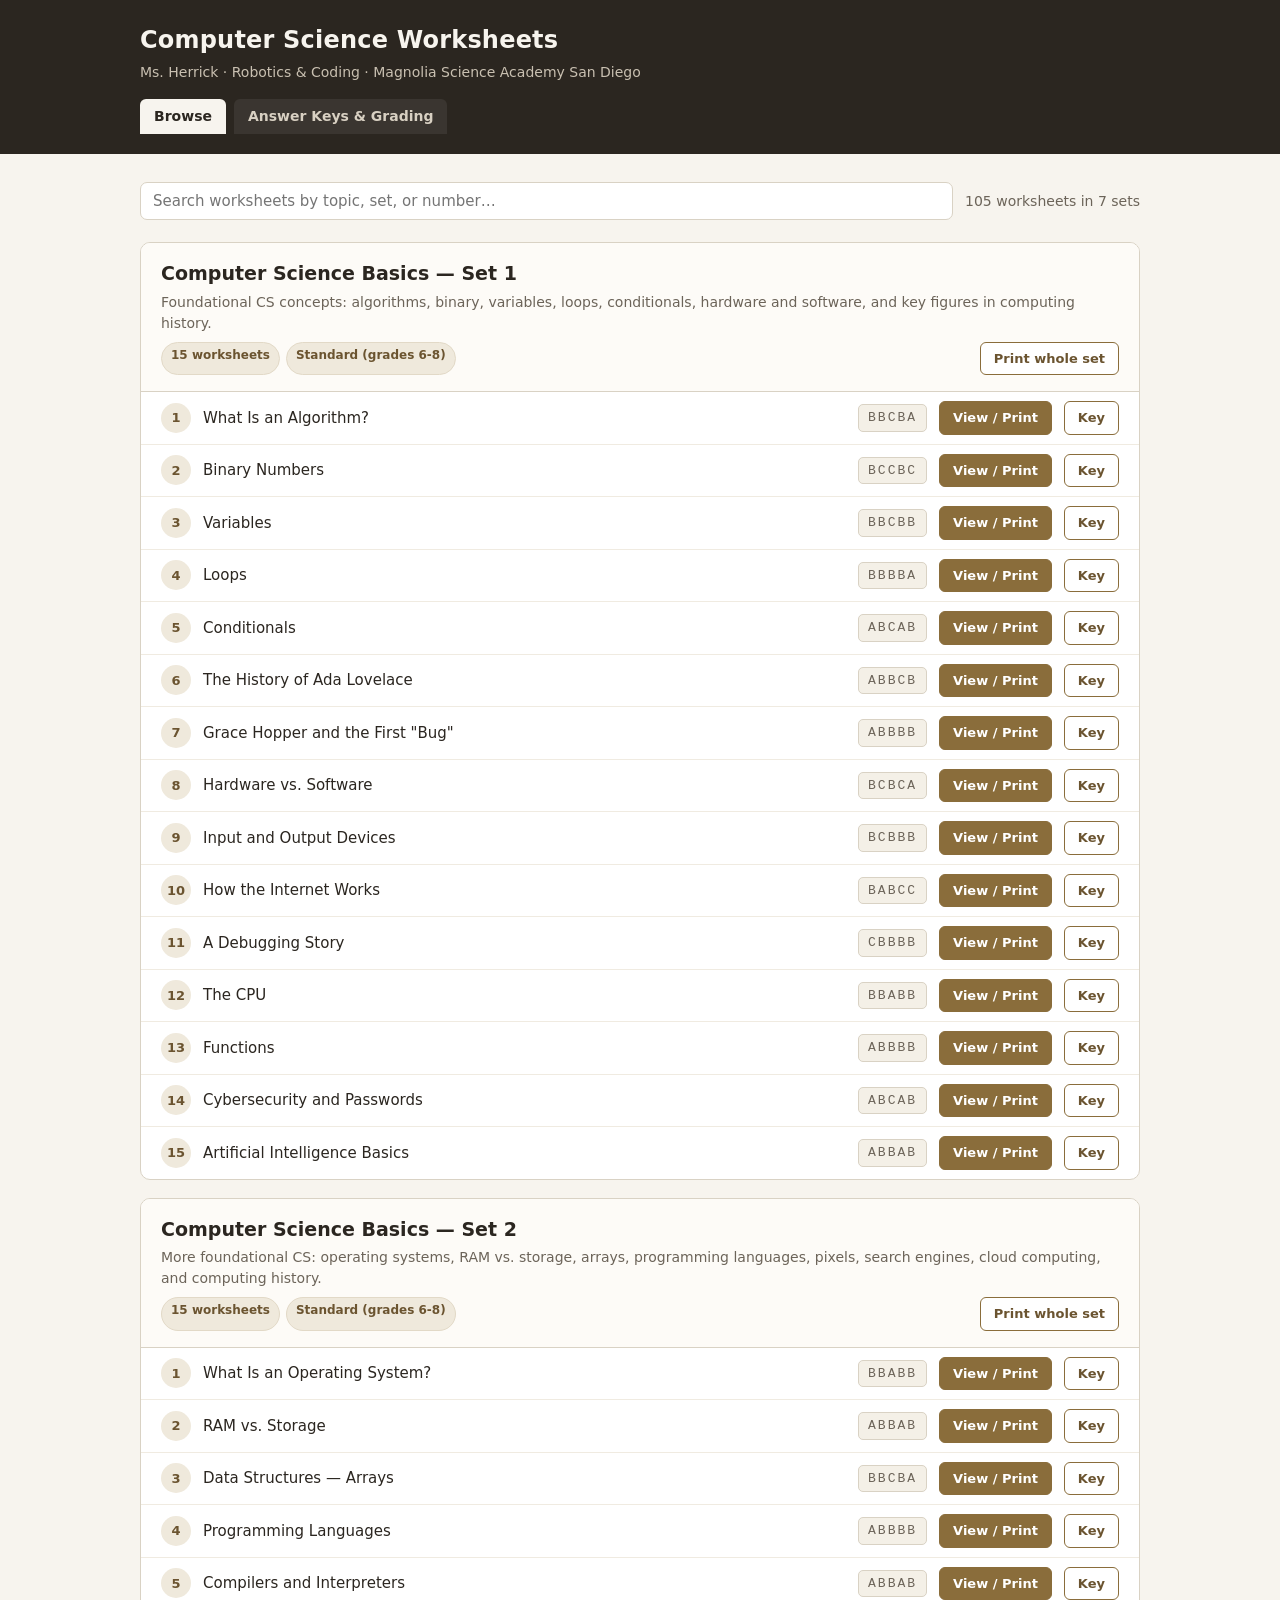
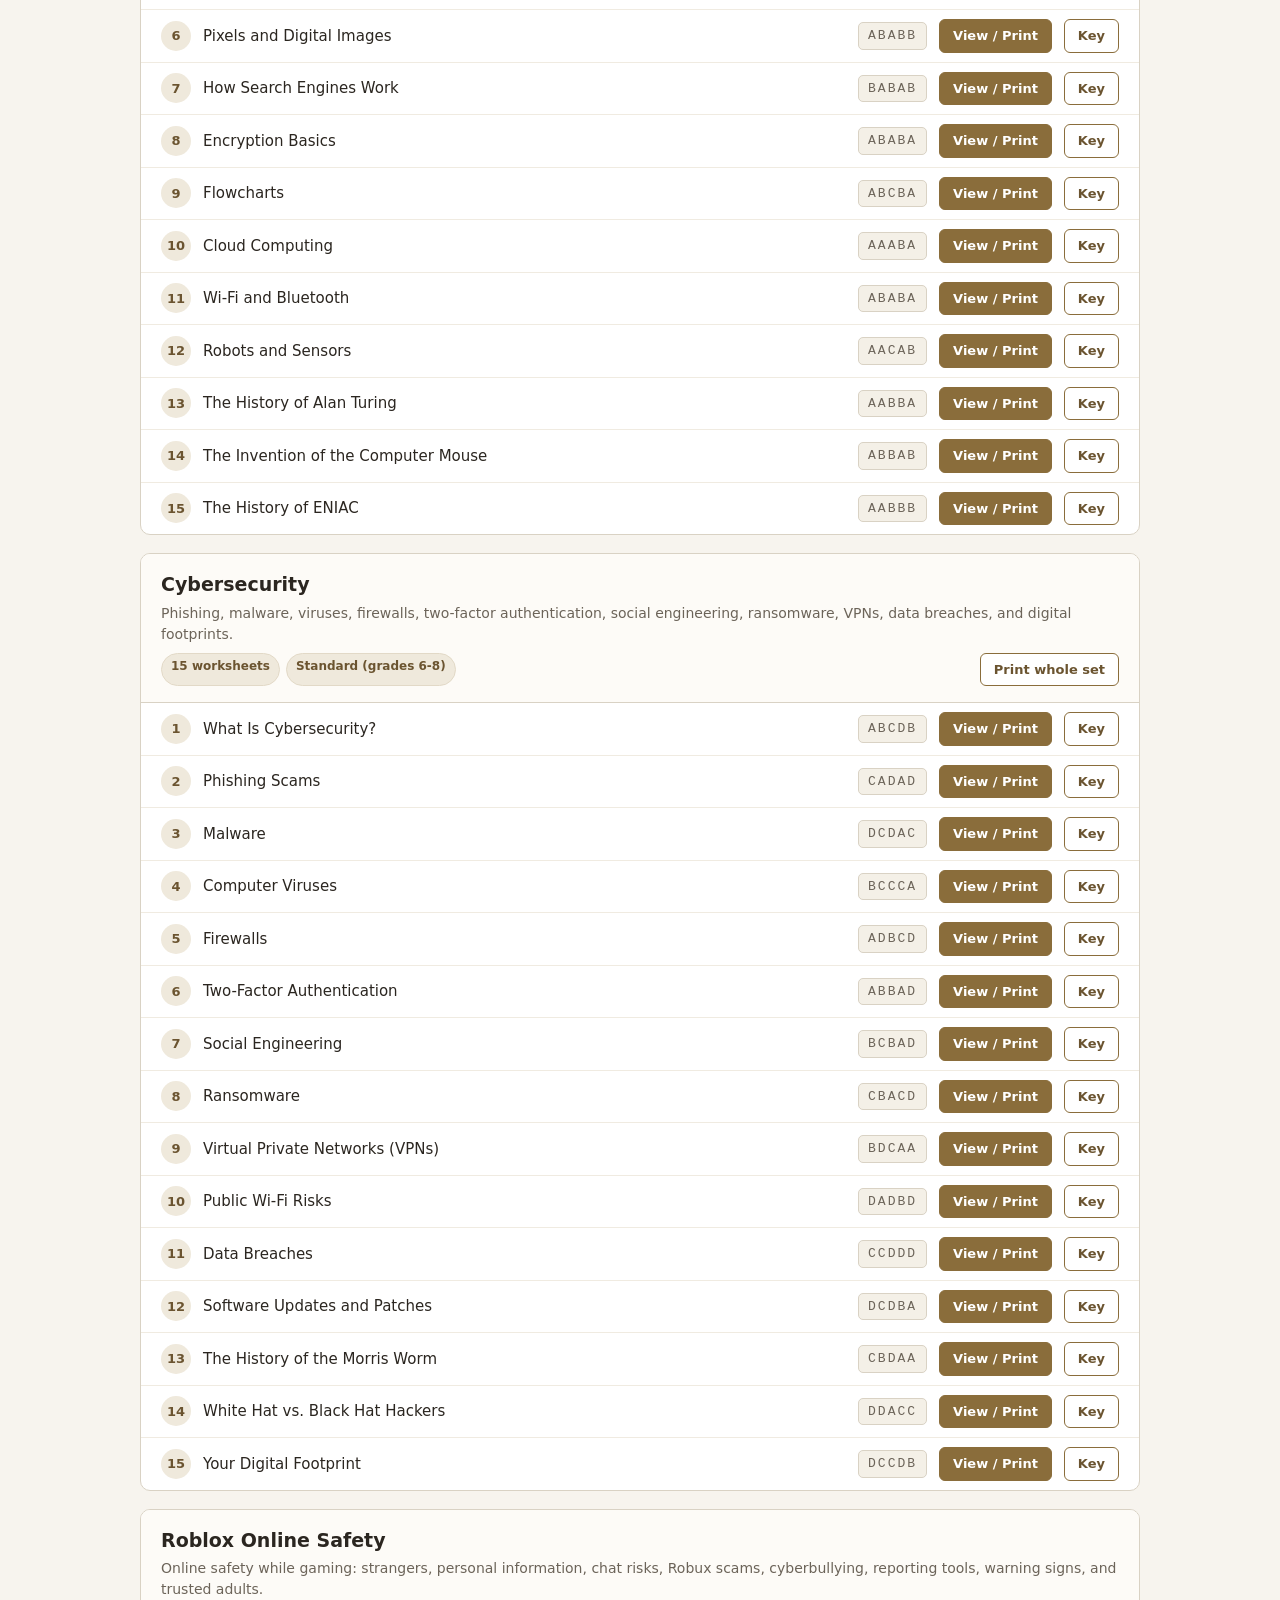
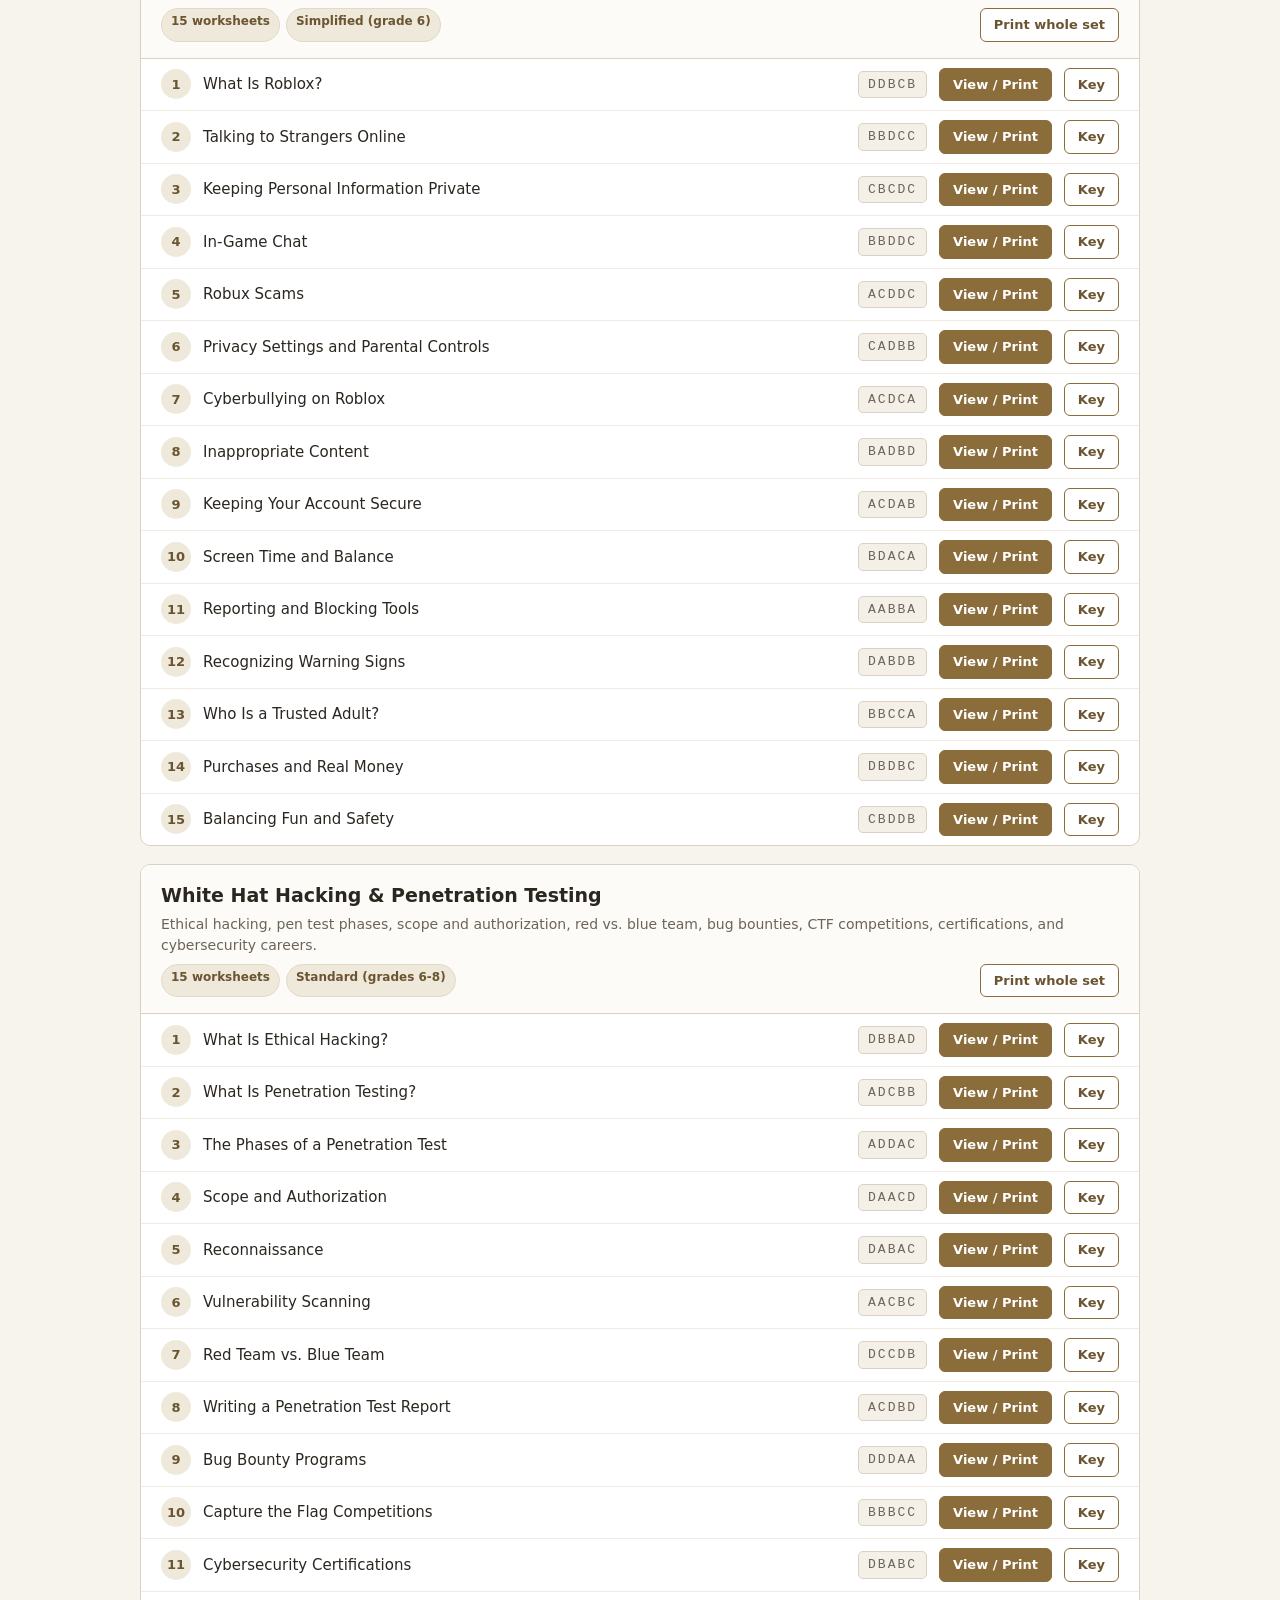
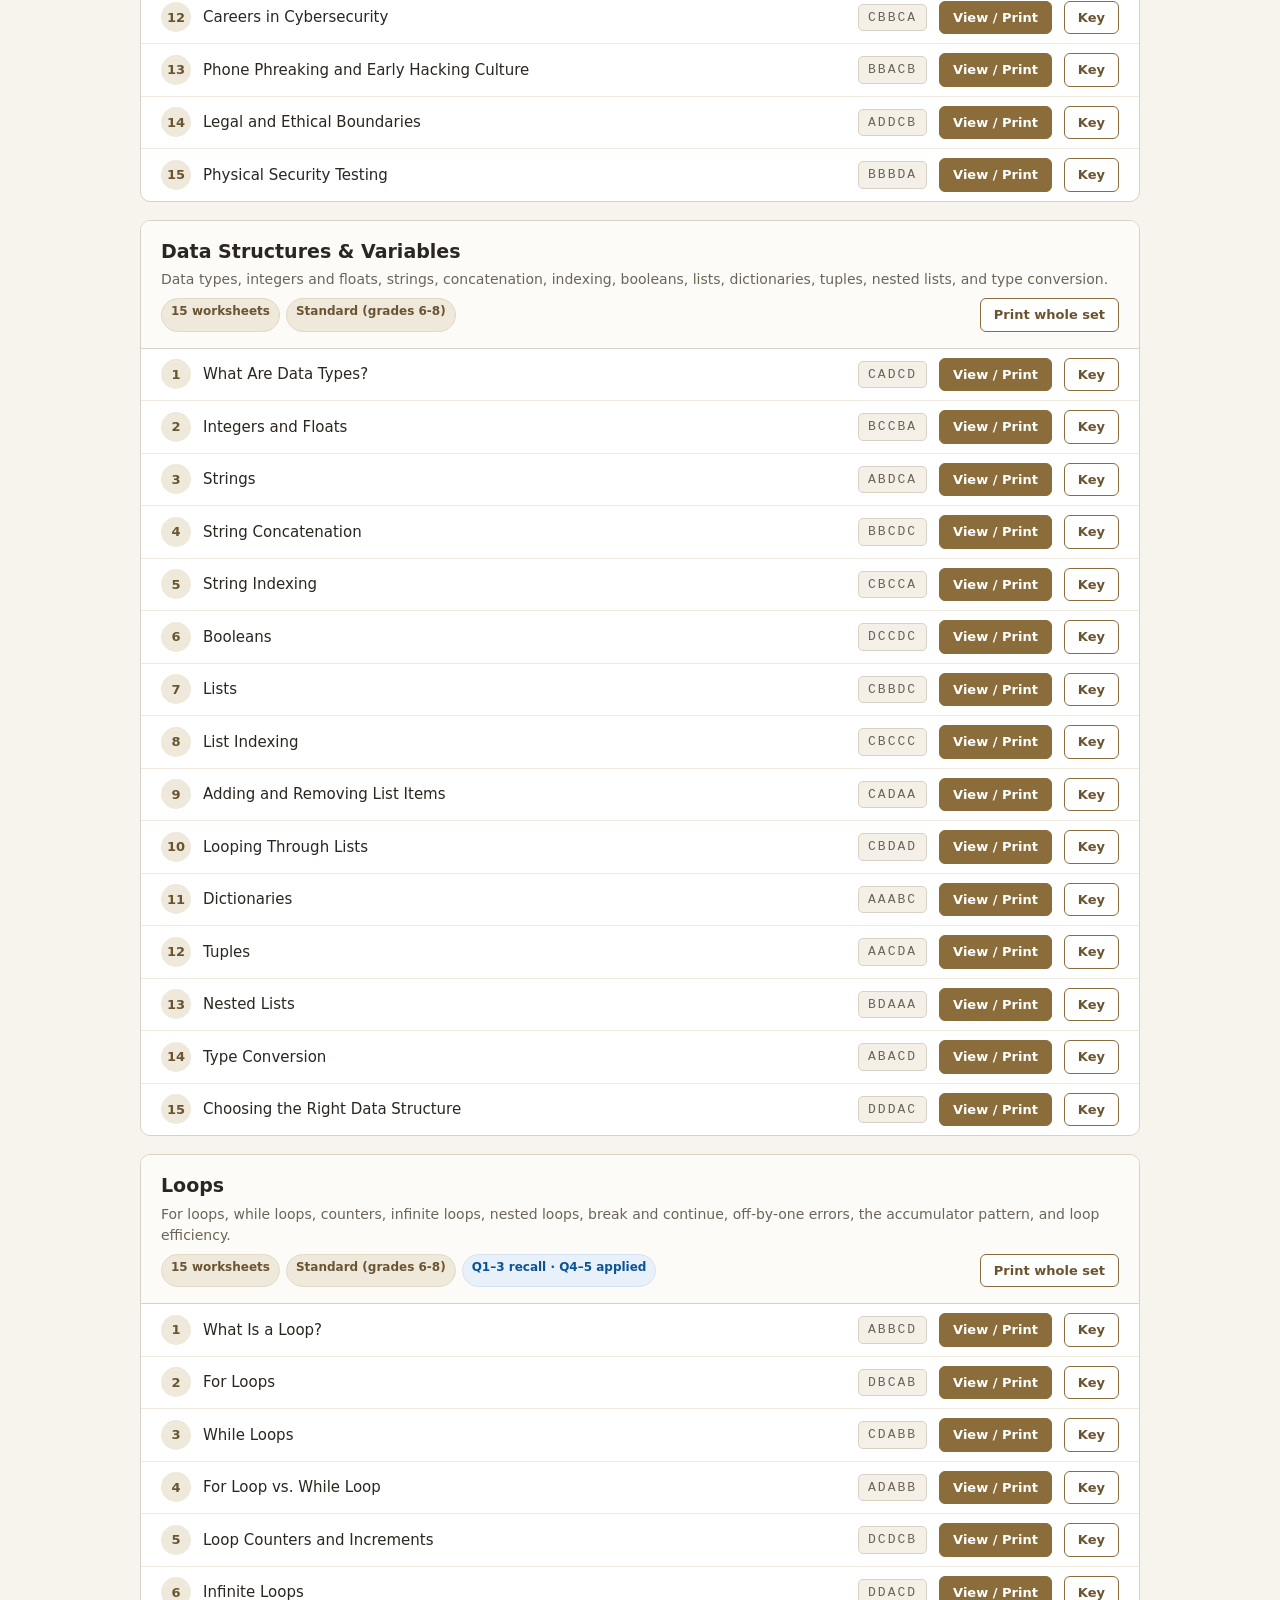
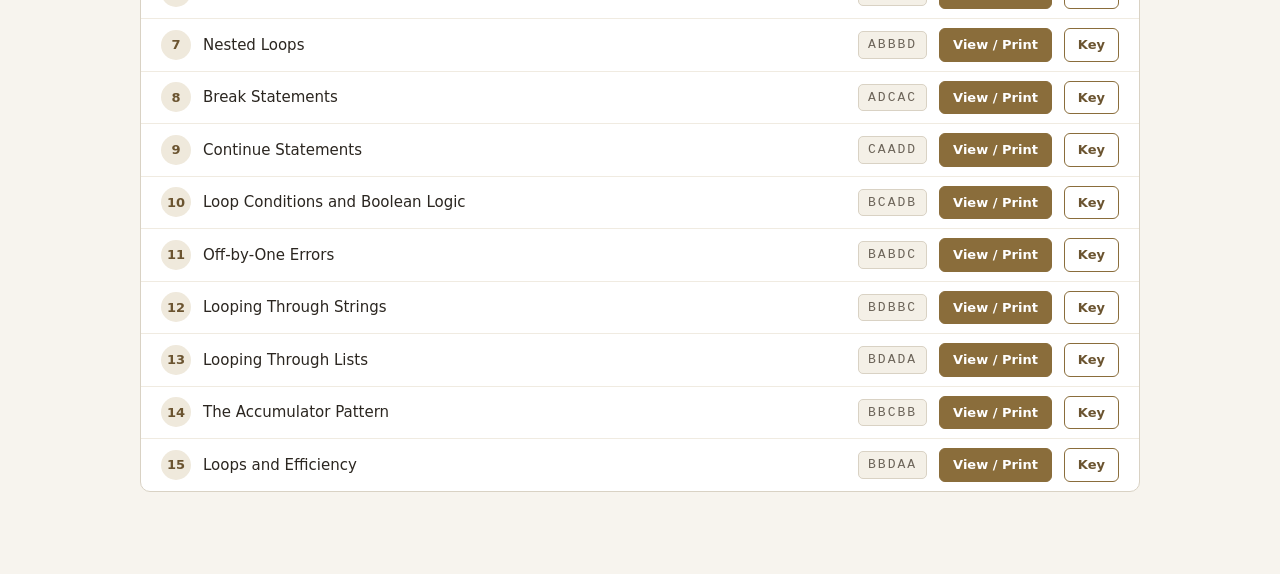
==== index.html @ 37aeaca3 "Initial version" ====
<!DOCTYPE html>
<html lang="en">
<head>
<meta charset="utf-8">
<meta name="viewport" content="width=device-width, initial-scale=1">
<title>CS Worksheets — Ms. Herrick</title>
<link rel="stylesheet" href="assets/site.css">
</head>
<body>

<header class="site">
  <div class="wrap">
    <h1>Computer Science Worksheets</h1>
    <p>Ms. Herrick &middot; Robotics &amp; Coding &middot; Magnolia Science Academy San Diego</p>
    <nav class="tabs">
      <a href="index.html" class="active">Browse</a>
      <a href="answers.html">Answer Keys &amp; Grading</a>
      <a href="https://github.com/" id="repo-link" hidden>Repo</a>
    </nav>
  </div>
</header>

<div class="wrap">

  <div class="toolbar">
    <input type="search" id="search" placeholder="Search worksheets by topic, set, or number&hellip;" autocomplete="off">
    <span class="count" id="count"></span>
  </div>

  <div id="sets"><div class="empty">Loading worksheets&hellip;</div></div>

</div>

<script src="assets/common.js"></script>
<script>
let MANIFEST = null;

function sheetRow(set, w) {
  return '' +
    '<li data-search="' + escapeHTML((w.topic + ' ' + set.title + ' ' + w.number).toLowerCase()) + '">' +
      '<span class="num">' + w.number + '</span>' +
      '<span class="topic">' + escapeHTML(w.topic) + '</span>' +
      '<span class="keychip" title="Answer key">' + escapeHTML(w.answerKey) + '</span>' +
      '<a class="btn solid" href="worksheet.html?id=' + encodeURIComponent(w.id) + '">View / Print</a>' +
      '<a class="btn" href="answers.html?id=' + encodeURIComponent(w.id) + '">Key</a>' +
    '</li>';
}

function setCard(set) {
  const badges =
    '<span class="badge">' + set.count + ' worksheets</span>' +
    '<span class="badge">' + escapeHTML(set.readingLevel) + '</span>' +
    (set.tiered ? '<span class="badge tiered">Q1&ndash;3 recall &middot; Q4&ndash;5 applied</span>' : '');

  return '' +
    '<section class="set" data-set="' + set.id + '">' +
      '<div class="set-head">' +
        '<h2>' + escapeHTML(set.title) + '</h2>' +
        '<p>' + escapeHTML(set.description) + '</p>' +
        '<div class="badges">' + badges +
          '<a class="btn" style="margin-left:auto" href="worksheet.html?set=' + encodeURIComponent(set.id) + '">Print whole set</a>' +
        '</div>' +
      '</div>' +
      '<ul class="sheets">' + set.worksheets.map(function (w) { return sheetRow(set, w); }).join('') + '</ul>' +
    '</section>';
}

function render() {
  document.getElementById('sets').innerHTML = MANIFEST.sets.map(setCard).join('');
  document.getElementById('count').textContent =
    MANIFEST.totalWorksheets + ' worksheets in ' + MANIFEST.totalSets + ' sets';
}

function filter(term) {
  term = term.trim().toLowerCase();
  let visible = 0;
  document.querySelectorAll('section.set').forEach(function (sec) {
    let shown = 0;
    sec.querySelectorAll('ul.sheets li').forEach(function (li) {
      const hit = !term || li.dataset.search.indexOf(term) !== -1;
      li.hidden = !hit;
      if (hit) shown++;
    });
    sec.hidden = shown === 0;
    visible += shown;
  });
  document.getElementById('count').textContent = term
    ? visible + ' matching worksheet' + (visible === 1 ? '' : 's')
    : MANIFEST.totalWorksheets + ' worksheets in ' + MANIFEST.totalSets + ' sets';
}

document.getElementById('search').addEventListener('input', function (e) {
  filter(e.target.value);
});

loadManifest().then(function (m) {
  MANIFEST = m;
  render();
}).catch(function (err) {
  showLoadError(document.getElementById('sets'), err);
});
</script>

</body>
</html>
---- assets/site.css ----
:root {
  --ink: #2b2620;
  --cream: #f7f4ee;
  --paper: #ffffff;
  --accent: #8a6d3b;
  --accent-dark: #6b5430;
  --rule: #d9d2c4;
  --muted: #6c6459;
  --ok: #1c7a43;
  --ok-bg: #e6f4ea;
  --bad: #b00020;
  --bad-bg: #fdeaec;
  --blue: #0b5394;
}

* { box-sizing: border-box; }

body {
  margin: 0;
  background: var(--cream);
  color: var(--ink);
  font-family: Calibri, "Segoe UI", system-ui, -apple-system, sans-serif;
  font-size: 16px;
  line-height: 1.5;
}

a { color: var(--accent-dark); }

.wrap {
  max-width: 1040px;
  margin: 0 auto;
  padding: 0 20px 64px;
}

/* ---------- header ---------- */

header.site {
  background: var(--ink);
  color: var(--cream);
  padding: 22px 0 20px;
  margin-bottom: 28px;
}

header.site .wrap { padding-bottom: 0; }

header.site h1 {
  margin: 0 0 4px;
  font-size: 24px;
  font-weight: 700;
  letter-spacing: 0.2px;
}

header.site p {
  margin: 0;
  color: #c9c0b1;
  font-size: 14px;
}

nav.tabs {
  margin-top: 16px;
  display: flex;
  gap: 8px;
  flex-wrap: wrap;
}

nav.tabs a {
  color: #d8d0c2;
  text-decoration: none;
  padding: 7px 14px;
  border-radius: 6px 6px 0 0;
  font-size: 14px;
  font-weight: 600;
  background: rgba(255, 255, 255, 0.07);
}

nav.tabs a:hover { background: rgba(255, 255, 255, 0.15); color: #fff; }
nav.tabs a.active { background: var(--cream); color: var(--ink); }

/* ---------- controls ---------- */

.toolbar {
  display: flex;
  gap: 12px;
  flex-wrap: wrap;
  align-items: center;
  margin-bottom: 22px;
}

input[type="search"], input[type="text"], select {
  font-family: inherit;
  font-size: 15px;
  padding: 9px 12px;
  border: 1px solid var(--rule);
  border-radius: 7px;
  background: var(--paper);
  color: var(--ink);
}

input[type="search"] { flex: 1; min-width: 240px; }
select { min-width: 260px; }

input:focus, select:focus {
  outline: 2px solid var(--accent);
  outline-offset: 1px;
}

.count { color: var(--muted); font-size: 14px; }

/* ---------- set cards ---------- */

.set {
  background: var(--paper);
  border: 1px solid var(--rule);
  border-radius: 10px;
  margin-bottom: 18px;
  overflow: hidden;
}

.set-head {
  padding: 16px 20px;
  border-bottom: 1px solid var(--rule);
  background: #fdfbf7;
}

.set-head h2 {
  margin: 0 0 4px;
  font-size: 19px;
  color: var(--ink);
}

.set-head p { margin: 0; color: var(--muted); font-size: 14px; }

.badges { margin-top: 8px; display: flex; gap: 6px; flex-wrap: wrap; }

.badge {
  font-size: 12px;
  font-weight: 600;
  padding: 3px 9px;
  border-radius: 999px;
  background: #efe9dc;
  color: var(--accent-dark);
  border: 1px solid #e2d9c7;
}

.badge.tiered { background: #e8f0f9; color: var(--blue); border-color: #d3e2f2; }

ul.sheets { list-style: none; margin: 0; padding: 0; }

ul.sheets li {
  display: flex;
  align-items: center;
  gap: 12px;
  padding: 9px 20px;
  border-bottom: 1px solid #f0ebe1;
}

ul.sheets li:last-child { border-bottom: none; }
ul.sheets li:hover { background: #fbf8f2; }

.num {
  flex: none;
  width: 30px;
  height: 30px;
  border-radius: 50%;
  background: #efe9dc;
  color: var(--accent-dark);
  font-size: 13px;
  font-weight: 700;
  display: grid;
  place-items: center;
}

.topic { flex: 1; font-size: 15px; }

.keychip {
  font-family: "DM Mono", "Courier New", monospace;
  font-size: 13px;
  letter-spacing: 2px;
  color: var(--muted);
  background: #f4f0e7;
  padding: 3px 9px;
  border-radius: 5px;
  border: 1px solid var(--rule);
}

.btn {
  flex: none;
  display: inline-block;
  font-size: 13px;
  font-weight: 600;
  text-decoration: none;
  padding: 6px 13px;
  border-radius: 6px;
  border: 1px solid var(--accent);
  color: var(--accent-dark);
  background: var(--paper);
  cursor: pointer;
  font-family: inherit;
}

.btn:hover { background: var(--accent); color: #fff; }

.btn.solid { background: var(--accent); color: #fff; }
.btn.solid:hover { background: var(--accent-dark); }

/* ---------- answer key page ---------- */

.panel {
  background: var(--paper);
  border: 1px solid var(--rule);
  border-radius: 10px;
  padding: 20px 22px;
  margin-bottom: 20px;
}

.panel h2 { margin: 0 0 14px; font-size: 18px; }
.panel h3 { margin: 22px 0 10px; font-size: 15px; color: var(--muted); text-transform: uppercase; letter-spacing: 0.6px; }

.keyrow {
  display: flex;
  gap: 10px;
  align-items: flex-start;
  padding: 9px 0;
  border-bottom: 1px solid #f0ebe1;
}

.keyrow:last-child { border-bottom: none; }

.keyrow .qn { flex: none; width: 24px; font-weight: 700; color: var(--muted); }

.keyrow .letter {
  flex: none;
  width: 26px;
  height: 26px;
  border-radius: 5px;
  background: var(--ok-bg);
  color: var(--ok);
  font-weight: 700;
  display: grid;
  place-items: center;
  font-size: 14px;
}

.keyrow .atext { flex: 1; font-size: 14.5px; }

/* grade checker */

.checker-input {
  font-family: "DM Mono", "Courier New", monospace;
  font-size: 26px;
  letter-spacing: 10px;
  text-transform: uppercase;
  text-align: center;
  padding: 14px;
  width: 100%;
  max-width: 340px;
}

.big-score {
  font-size: 34px;
  font-weight: 700;
  margin: 6px 0 2px;
}

.big-score.pass { color: var(--ok); }
.big-score.fail { color: var(--bad); }

.pct { color: var(--muted); font-size: 15px; margin-bottom: 14px; }

.marks { display: flex; gap: 8px; flex-wrap: wrap; margin: 14px 0 4px; }

.mark {
  width: 46px;
  height: 46px;
  border-radius: 8px;
  display: grid;
  place-items: center;
  font-weight: 700;
  font-size: 18px;
  border: 2px solid transparent;
}

.mark.right { background: var(--ok-bg); color: var(--ok); border-color: #bfe3cc; }
.mark.wrong { background: var(--bad-bg); color: var(--bad); border-color: #f3c9cf; }
.mark.blank { background: #f2eee6; color: #b3aa9b; border-color: var(--rule); }

.result-list { margin-top: 16px; }

.result-row {
  display: flex;
  gap: 10px;
  align-items: flex-start;
  padding: 10px 0;
  border-bottom: 1px solid #f0ebe1;
  font-size: 14.5px;
}

.result-row:last-child { border-bottom: none; }

.tag {
  flex: none;
  font-size: 12px;
  font-weight: 700;
  padding: 2px 8px;
  border-radius: 4px;
  margin-top: 1px;
}

.tag.right { background: var(--ok-bg); color: var(--ok); }
.tag.wrong { background: var(--bad-bg); color: var(--bad); }

.hint { color: var(--muted); font-size: 13.5px; margin-top: 8px; }

.empty { color: var(--muted); padding: 30px 0; text-align: center; }

.error {
  background: var(--bad-bg);
  border: 1px solid #f3c9cf;
  color: var(--bad);
  padding: 14px 16px;
  border-radius: 8px;
  font-size: 14.5px;
}

code {
  font-family: "DM Mono", "Courier New", monospace;
  background: #f4f0e7;
  padding: 1px 5px;
  border-radius: 4px;
  font-size: 0.92em;
}

@media (max-width: 620px) {
  ul.sheets li { flex-wrap: wrap; }
  .topic { flex-basis: 100%; order: 2; }
}
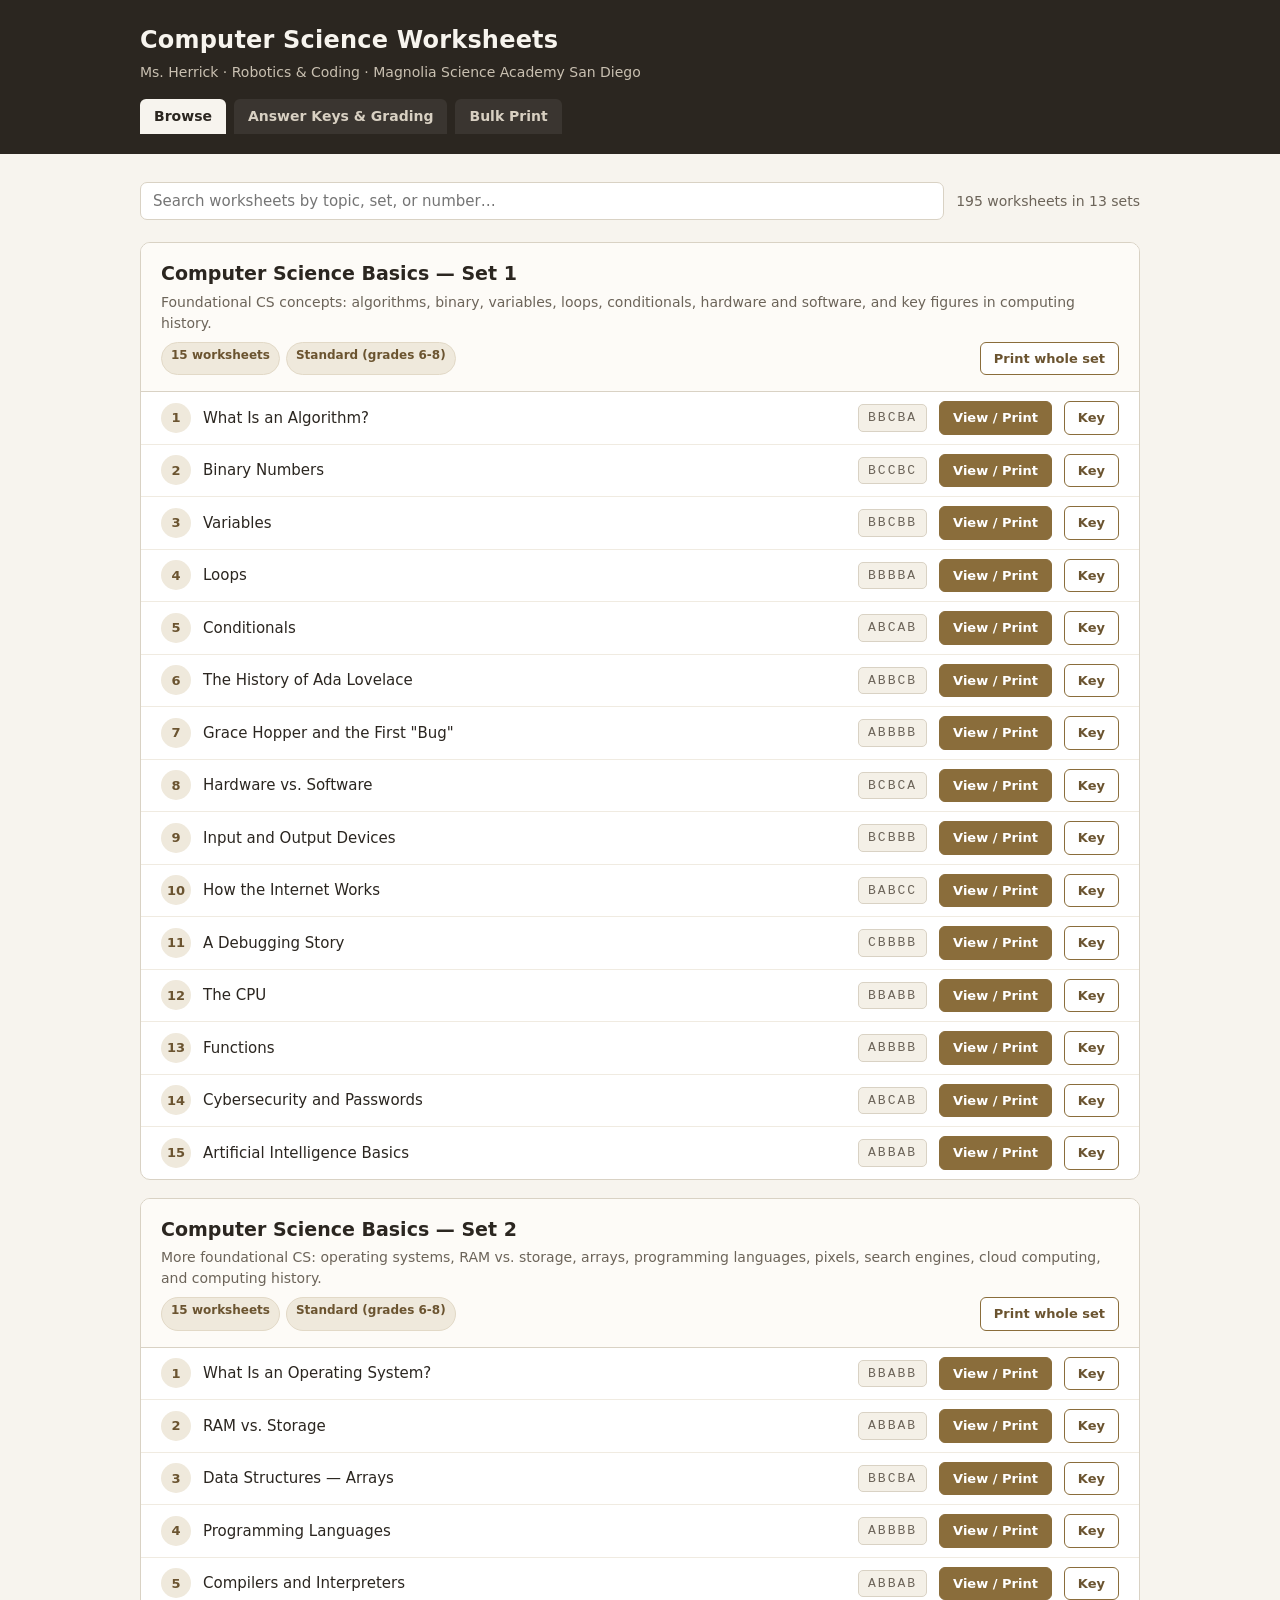
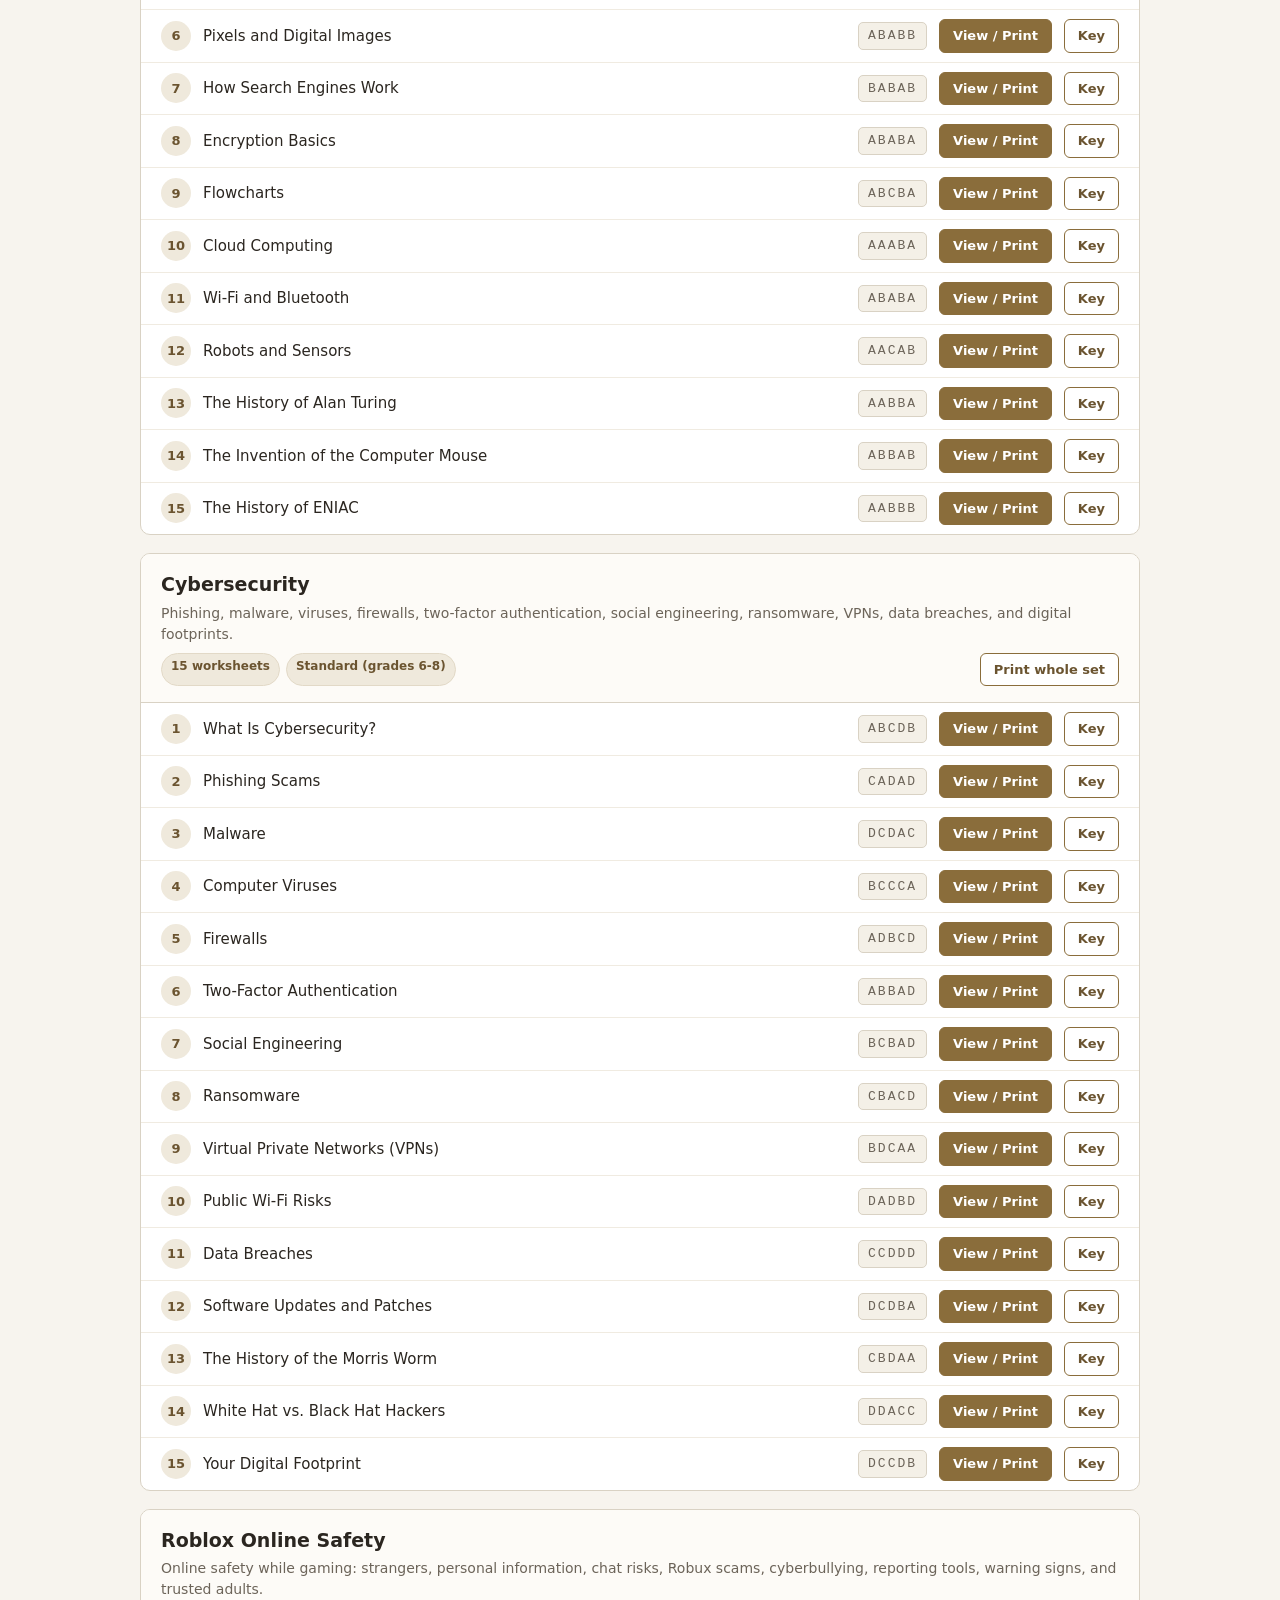
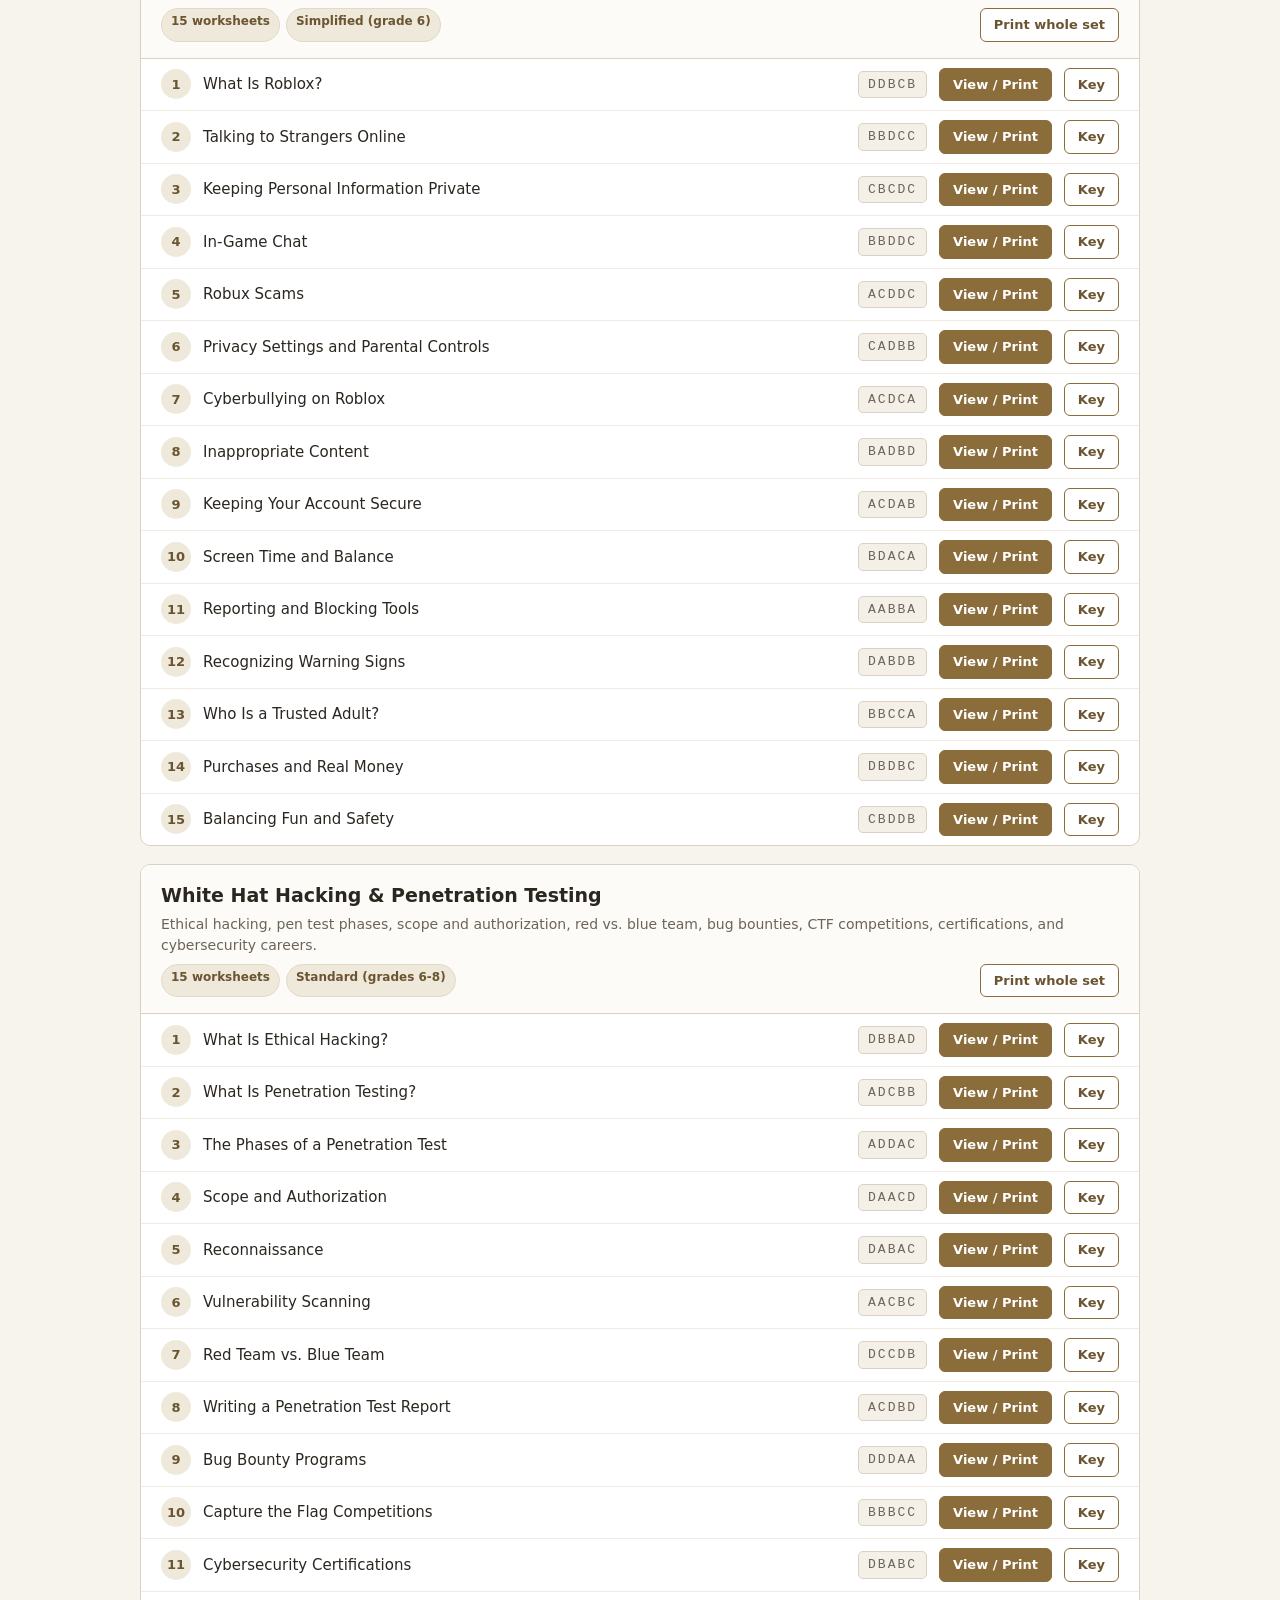
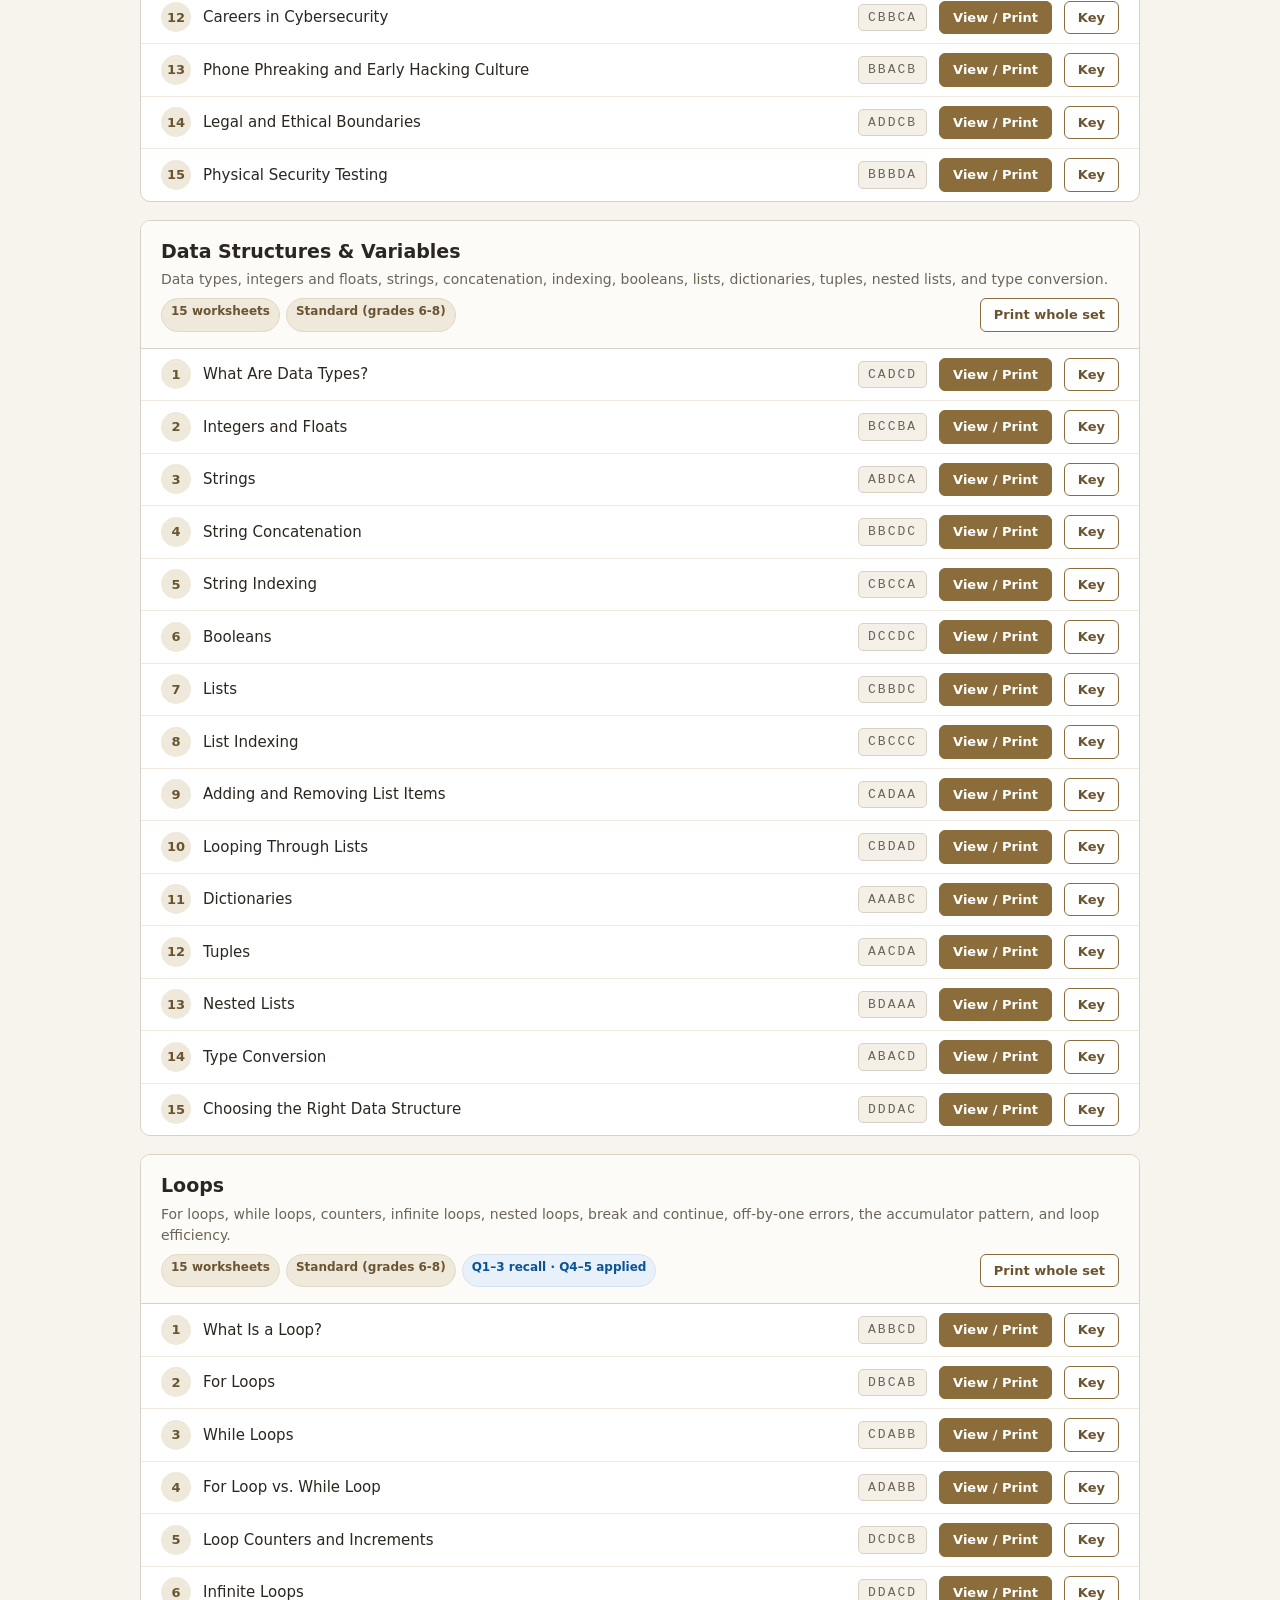
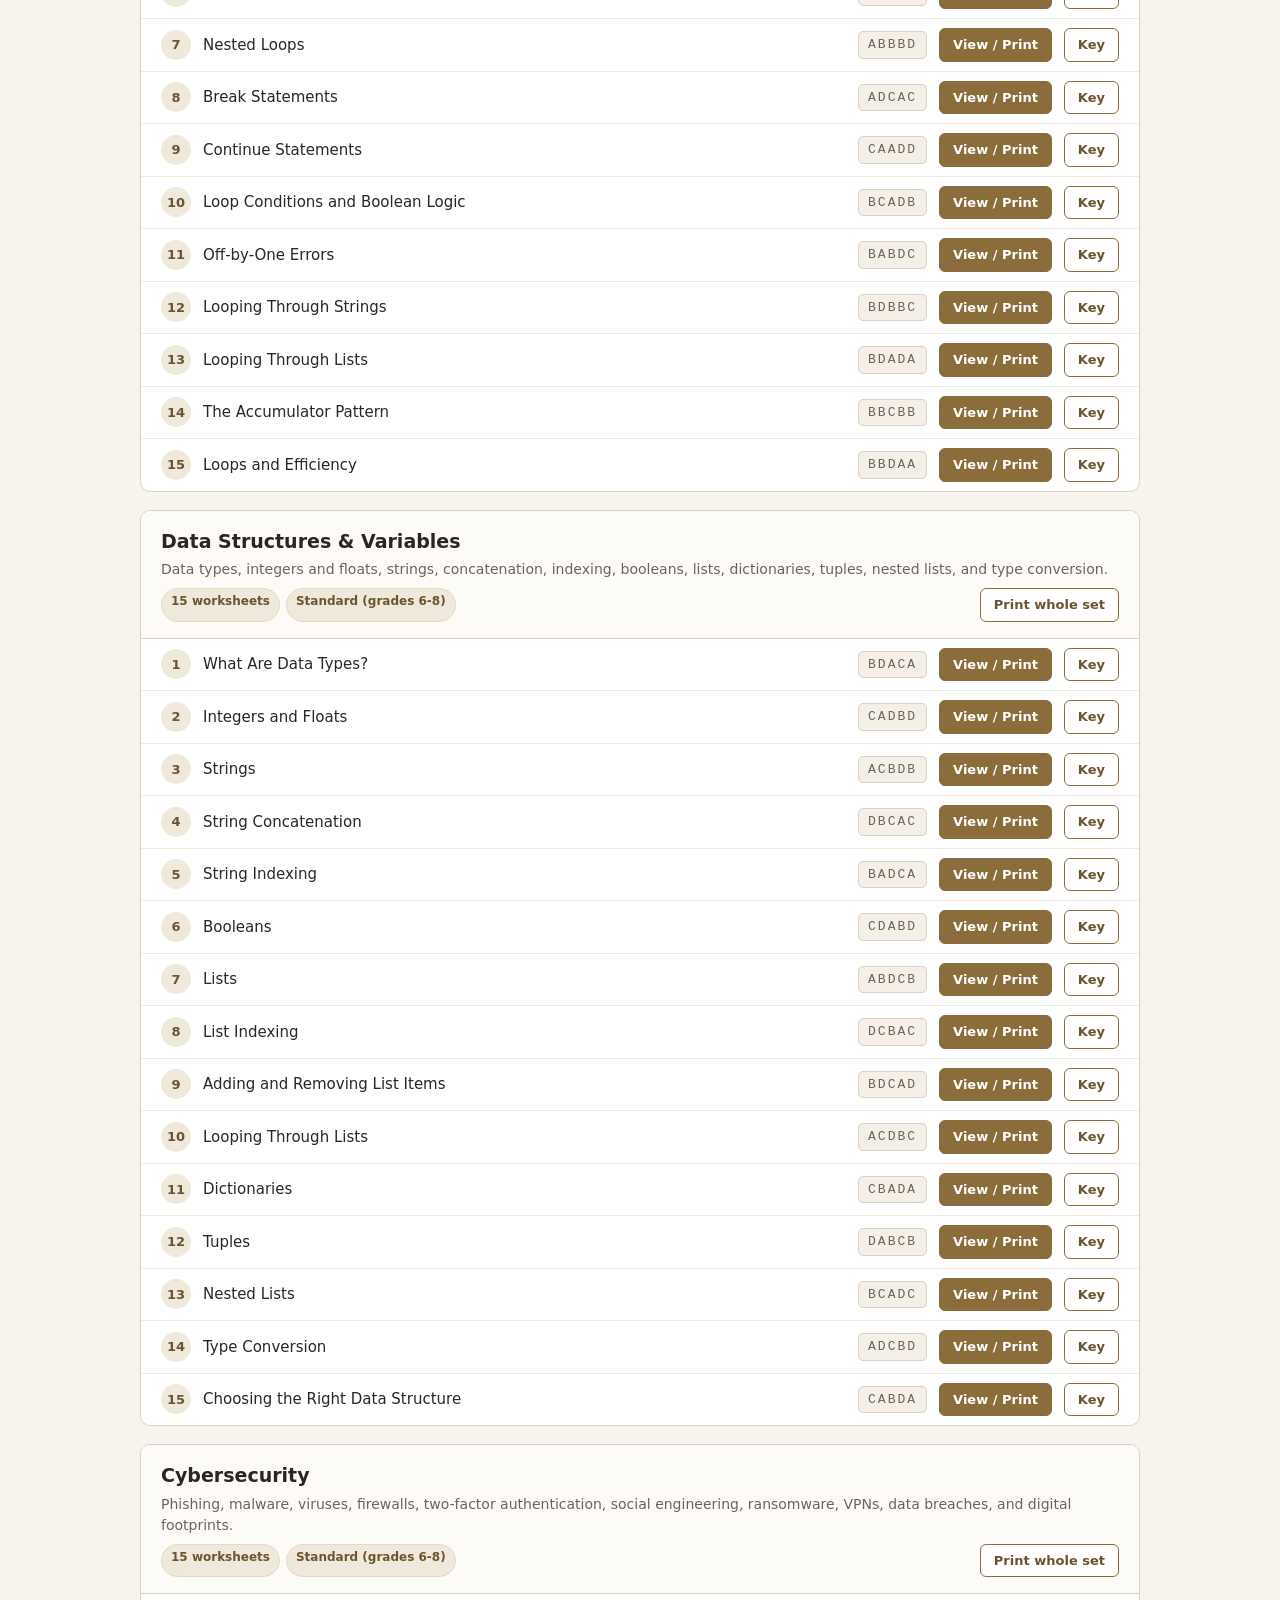
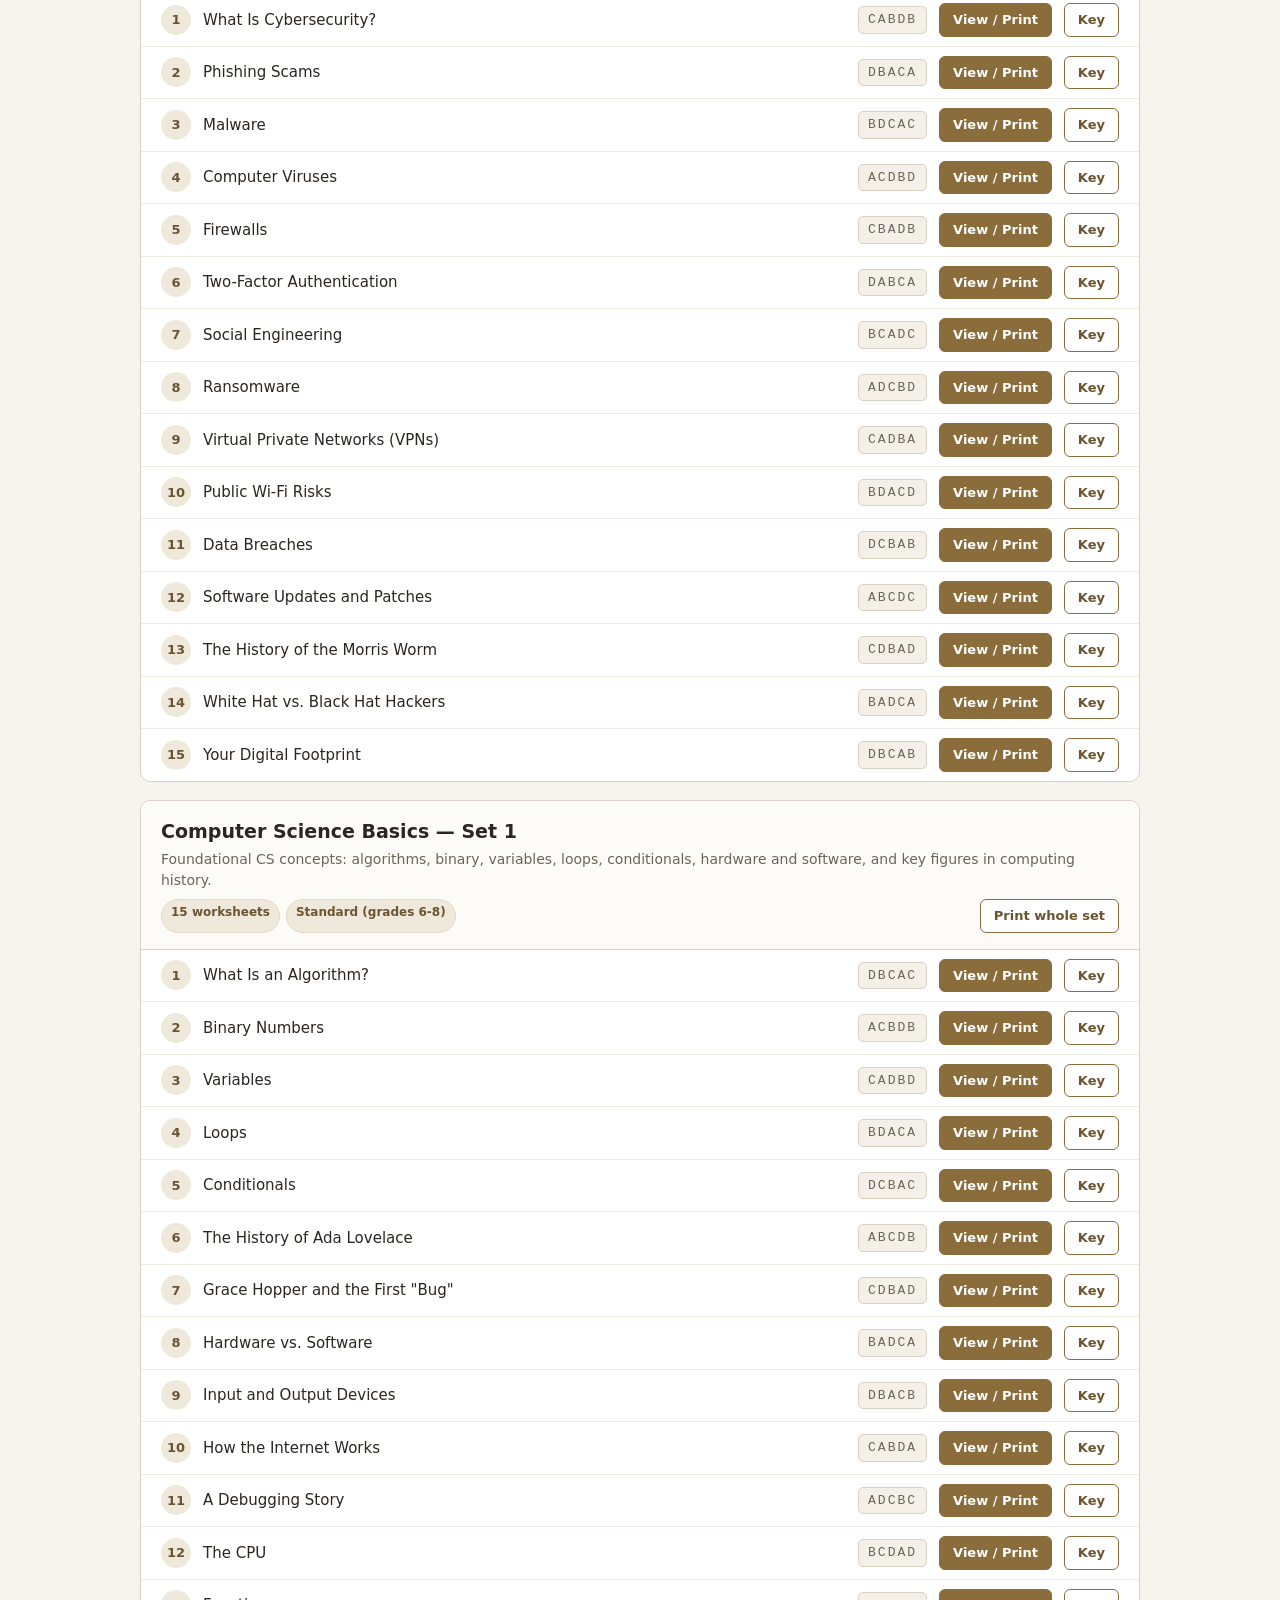
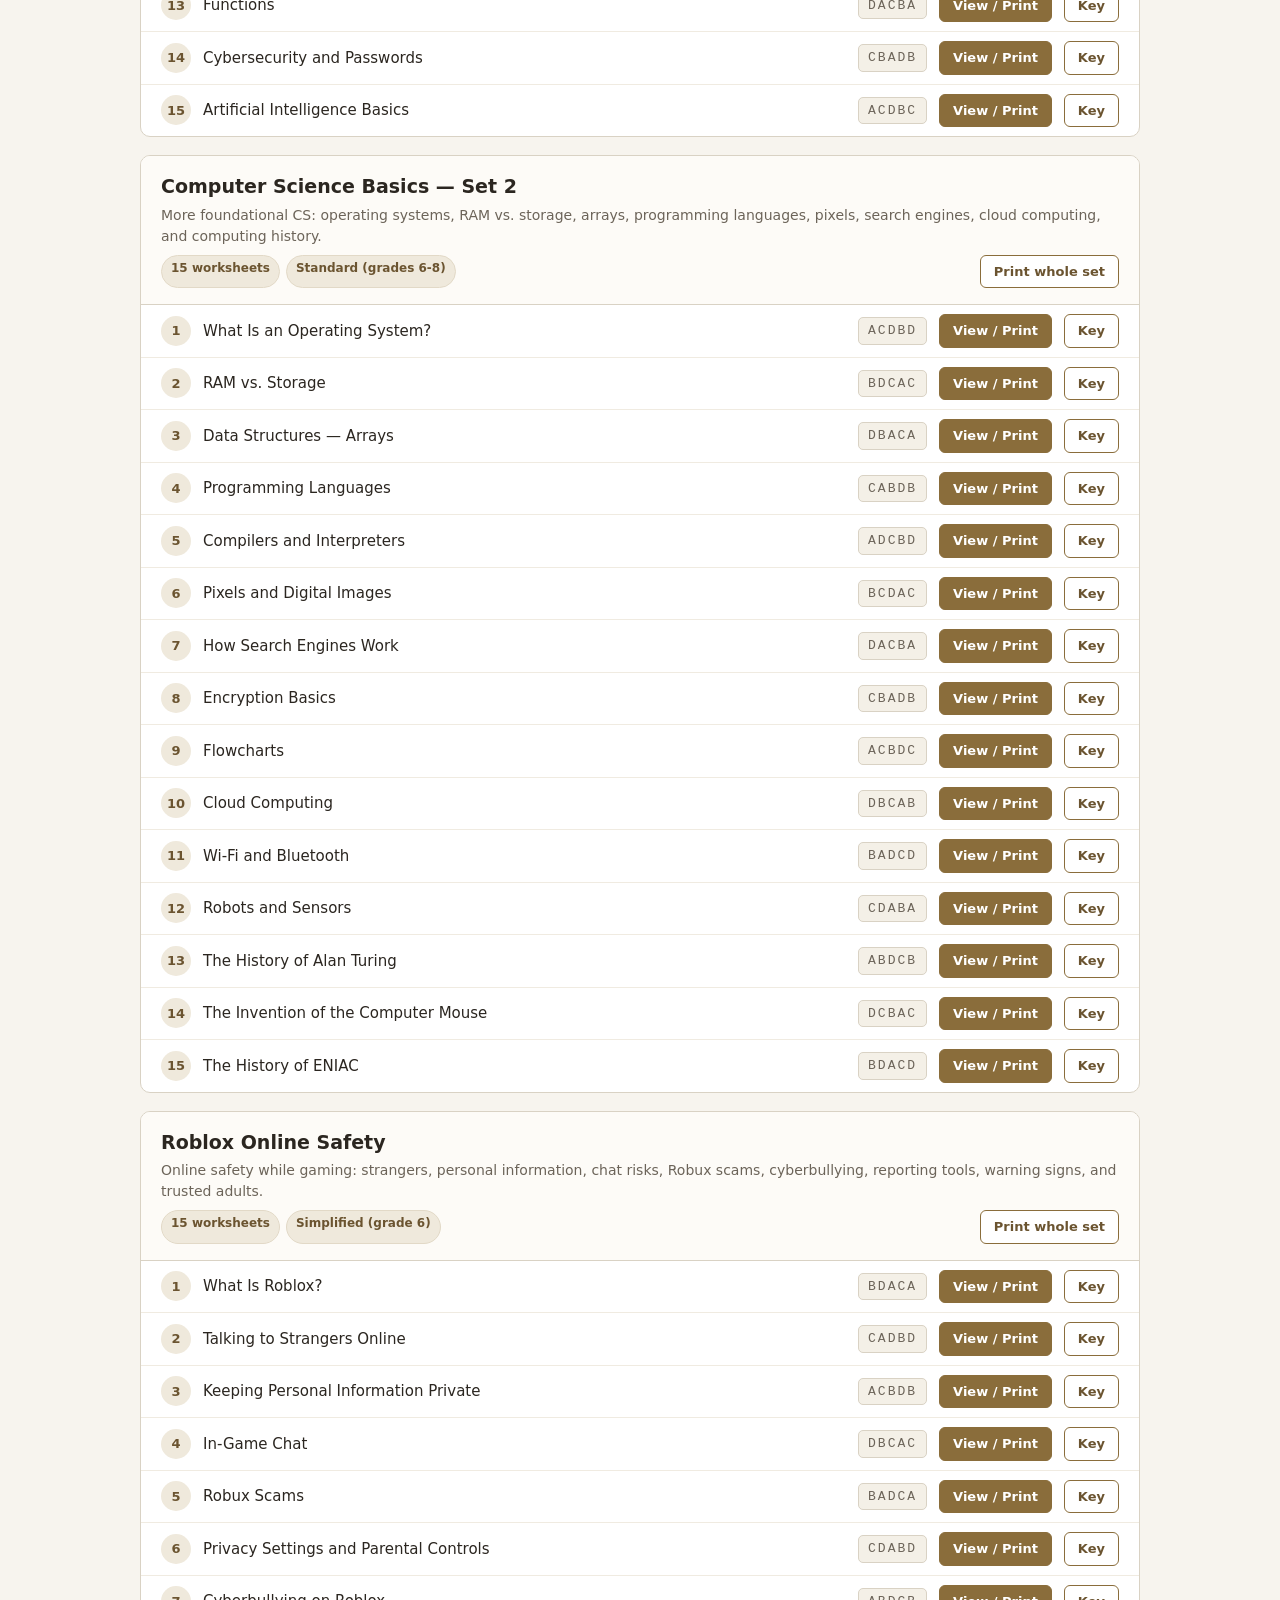
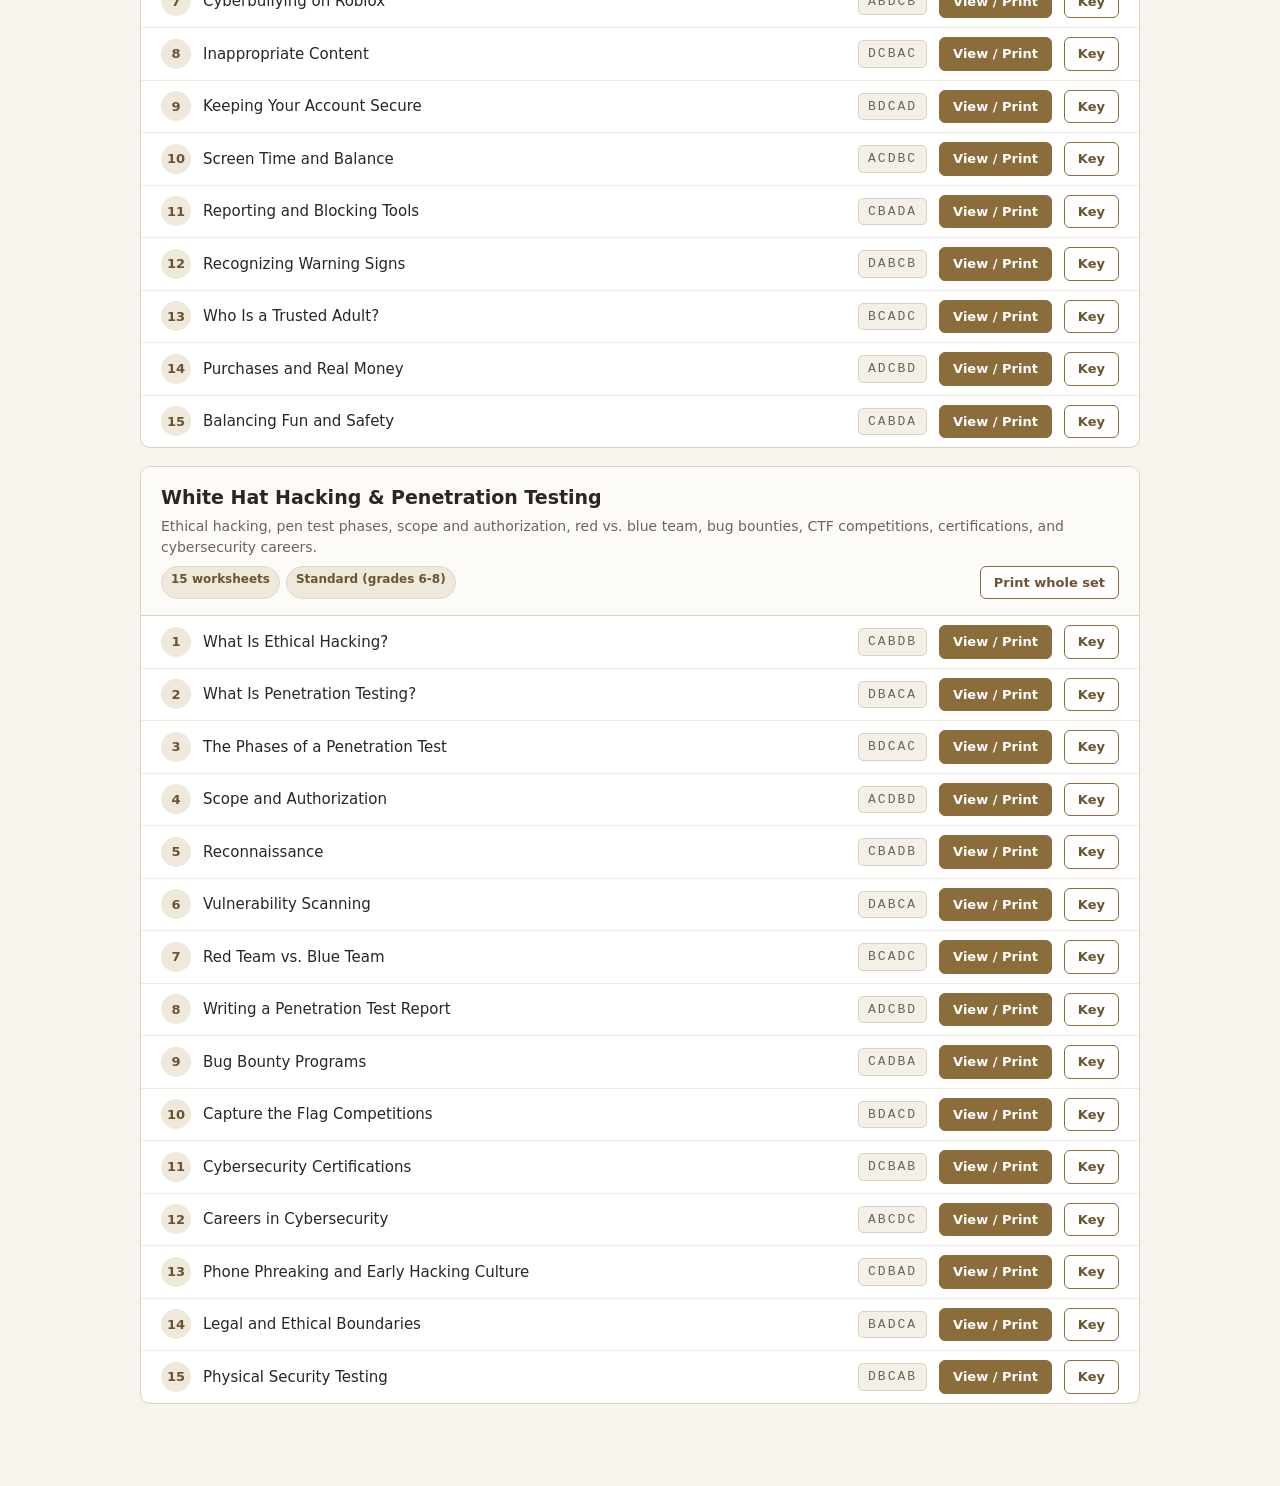
==== commit 97251121: "adding better bulk print functionality" ====
--- a/index.html
+++ b/index.html
@@ -15,6 +15,7 @@
     <nav class="tabs">
       <a href="index.html" class="active">Browse</a>
       <a href="answers.html">Answer Keys &amp; Grading</a>
+      <a href="select.html">Bulk Print</a>
       <a href="https://github.com/" id="repo-link" hidden>Repo</a>
     </nav>
   </div>
--- a/assets/site.css
+++ b/assets/site.css
@@ -106,6 +106,81 @@
 
 .count { color: var(--muted); font-size: 14px; }
 
+/* ---------- typeahead (worksheet picker on the answer key page) ---------- */
+
+.typeahead {
+  position: relative;
+  flex: 1;
+  min-width: 260px;
+}
+
+.typeahead input[type="text"] {
+  width: 100%;
+}
+
+.typeahead .dropdown {
+  position: absolute;
+  top: calc(100% + 4px);
+  left: 0;
+  right: 0;
+  background: var(--paper);
+  border: 1px solid var(--rule);
+  border-radius: 8px;
+  max-height: 320px;
+  overflow-y: auto;
+  box-shadow: 0 6px 18px rgba(43, 38, 32, 0.14);
+  z-index: 30;
+}
+
+.dropdown .dd-item {
+  display: flex;
+  align-items: center;
+  gap: 10px;
+  padding: 8px 12px;
+  cursor: pointer;
+  font-size: 14px;
+  border-bottom: 1px solid #f0ebe1;
+}
+
+.dropdown .dd-item:last-child { border-bottom: none; }
+
+.dropdown .dd-item:hover,
+.dropdown .dd-item.active {
+  background: #fbf8f2;
+}
+
+.dropdown .dd-num {
+  flex: none;
+  width: 24px;
+  height: 24px;
+  border-radius: 50%;
+  background: #efe9dc;
+  color: var(--accent-dark);
+  font-size: 12px;
+  font-weight: 700;
+  display: grid;
+  place-items: center;
+}
+
+.dropdown .dd-topic { flex: 1; }
+
+.dropdown .dd-set {
+  flex: none;
+  color: var(--muted);
+  font-size: 12px;
+  max-width: 40%;
+  text-align: right;
+  white-space: nowrap;
+  overflow: hidden;
+  text-overflow: ellipsis;
+}
+
+.dropdown .dd-empty {
+  padding: 12px;
+  color: var(--muted);
+  font-size: 14px;
+}
+
 /* ---------- set cards ---------- */
 
 .set {
@@ -333,4 +408,4 @@
 @media (max-width: 620px) {
   ul.sheets li { flex-wrap: wrap; }
   .topic { flex-basis: 100%; order: 2; }
-}
+}
